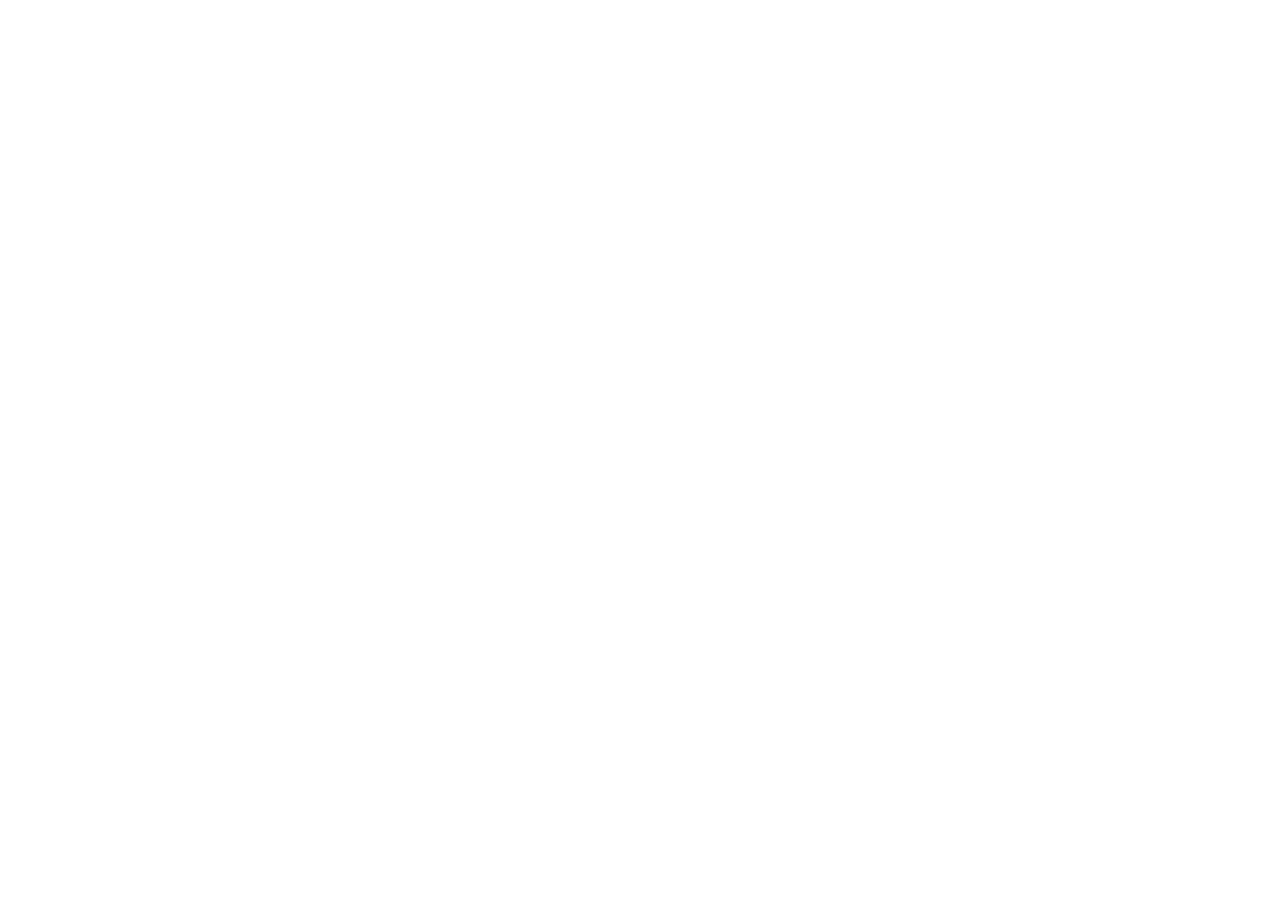
==== html/main.html @ b9409bb8 "Set up files" ====
<!DOCTYPE html>
<html lang="en">
<head>
    <meta charset="UTF-8">
    <meta name="viewport" content="width=device-width, initial-scale=1.0">
    <link rel="stylesheet" href="../css/main.css">
    <title>Document</title>
</head>
<body>
    
</body>
</html>
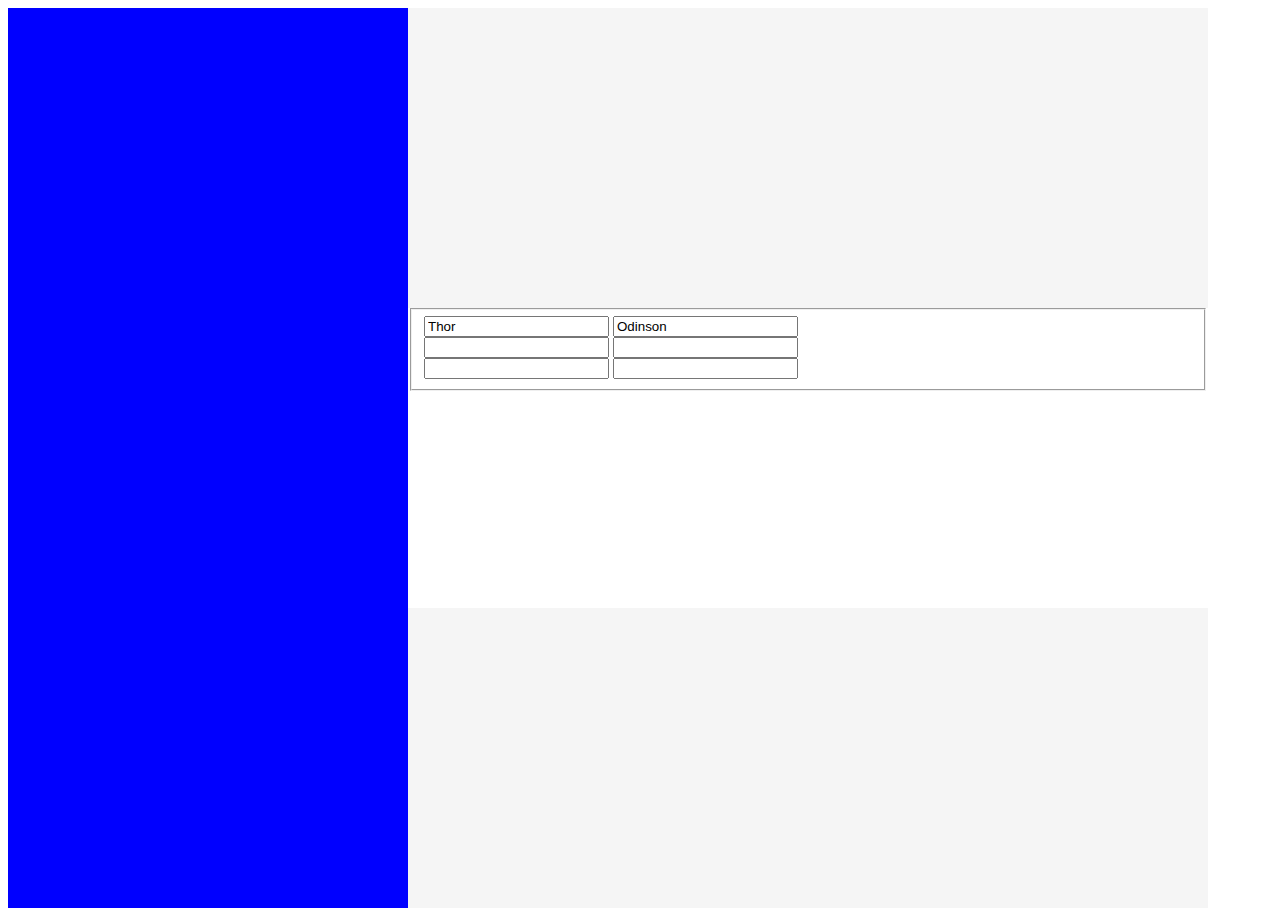
==== commit c00ba23e: "Build Layout" ====
--- a/html/main.html
+++ b/html/main.html
@@ -4,9 +4,37 @@
     <meta charset="UTF-8">
     <meta name="viewport" content="width=device-width, initial-scale=1.0">
     <link rel="stylesheet" href="../css/main.css">
-    <title>Document</title>
+    <title>Sign Up Page</title>
 </head>
 <body>
-    
+    <div class="container">
+        <div class="left_side"></div>
+        <div class="right_side">
+            <div class="top"></div>
+            <form class="middle">
+                <fieldset>
+                    <div class="input_container">
+                         <label for="user_first_name"></label>
+                         <input type="text" name="user_first_name" id="user_first_name" value="Thor">
+                         <label for="user_last_name"></label>
+                         <input type="text" name="user_last_name" id="user_last_name" value="Odinson">
+                    </div>
+                    <div class="input_container">
+                         <label for="user_email"></label>
+                         <input type="email" name="input3" id="user_email">
+                         <label for="tel" ></label>
+                         <input type="tel" name="user_phone" id="user_phone">
+                    </div>
+                    <div class="input_container">
+                         <label for="password_first"></label>
+                         <input type="password" name="password" id="password_first">
+                         <label for="password_second"></label>
+                         <input type="password" name="password" id="password_second">
+                    </div>
+                </fieldset>
+             </form>
+             <div class="bottom"></div>
+        </div>
+    </div>
 </body>
 </html>--- a/css/main.css
+++ b/css/main.css
@@ -0,0 +1,44 @@
+* {
+    box-sizing: border-box;
+}
+:root {
+    --total-height: 900px;
+    --total-width: 1200px;
+}
+
+.container {
+    display: flex;
+    justify-content: center;
+    align-items: center;
+    max-width: fit-content;
+    max-height: fit-content;
+}
+
+.left_side {
+    width: calc(var(--total-width)/3);
+    height: var(--total-height);
+    background-color: blue;
+}
+.right_side {
+    width: calc(var(--total-width)*2/3);
+    height: var(--total-height);
+    background-color: red;
+
+    display:flex;
+    flex-direction: column;
+    flex-grow: 0;
+    flex-basis: auto;
+    margin: auto;
+}
+
+.right_side > * {
+    height: calc(var(--total-height)/3);
+}
+
+.top, .bottom {
+    background-color: whitesmoke;
+}
+
+.middle {
+    background-color: white;
+}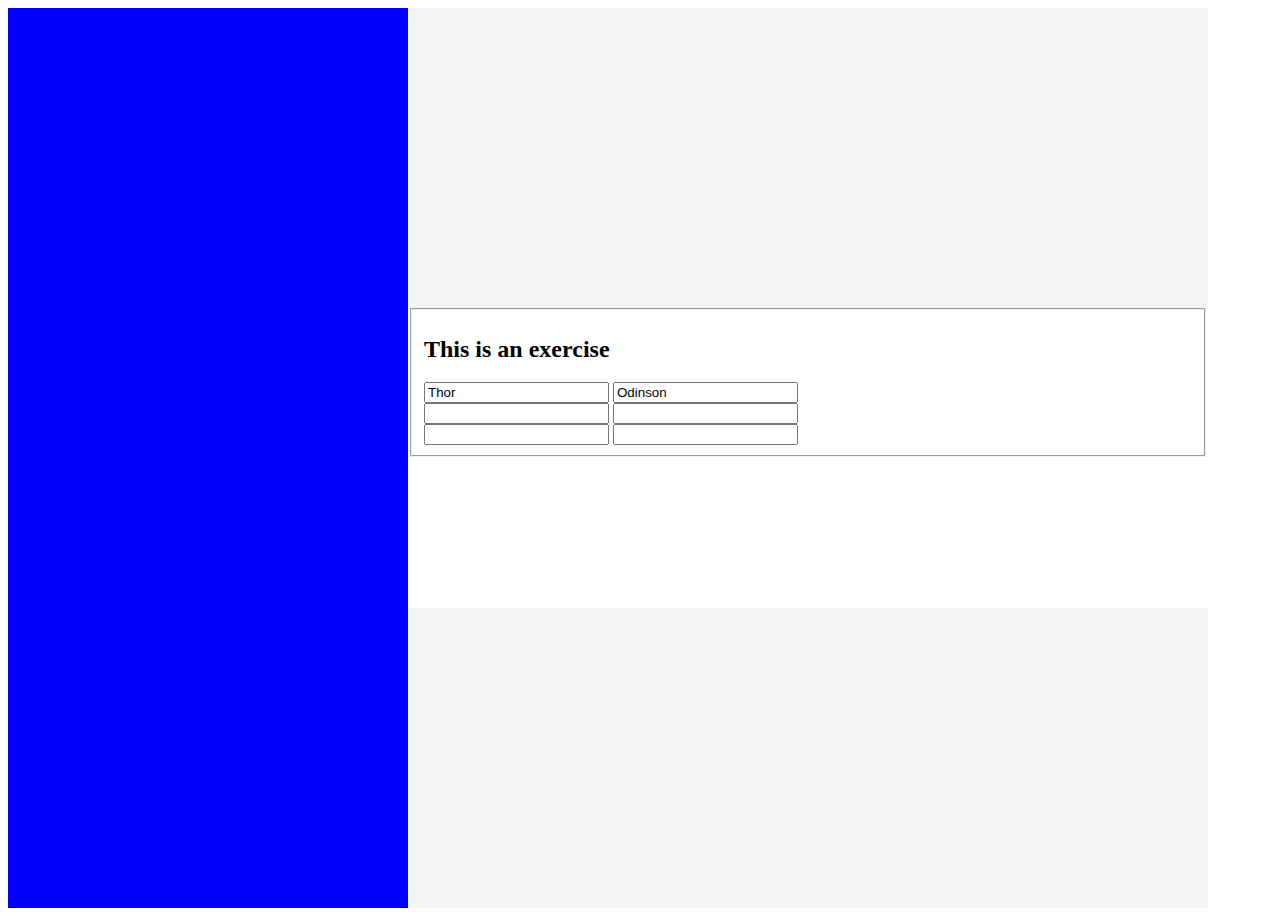
==== commit 32a02f92: "insert input inside label" ====
--- a/html/main.html
+++ b/html/main.html
@@ -13,6 +13,7 @@
             <div class="top"></div>
             <form class="middle">
                 <fieldset>
+                    <h2>This is an exercise</h2>
                     <div class="input_container">
                          <label for="user_first_name"></label>
                          <input type="text" name="user_first_name" id="user_first_name" value="Thor">
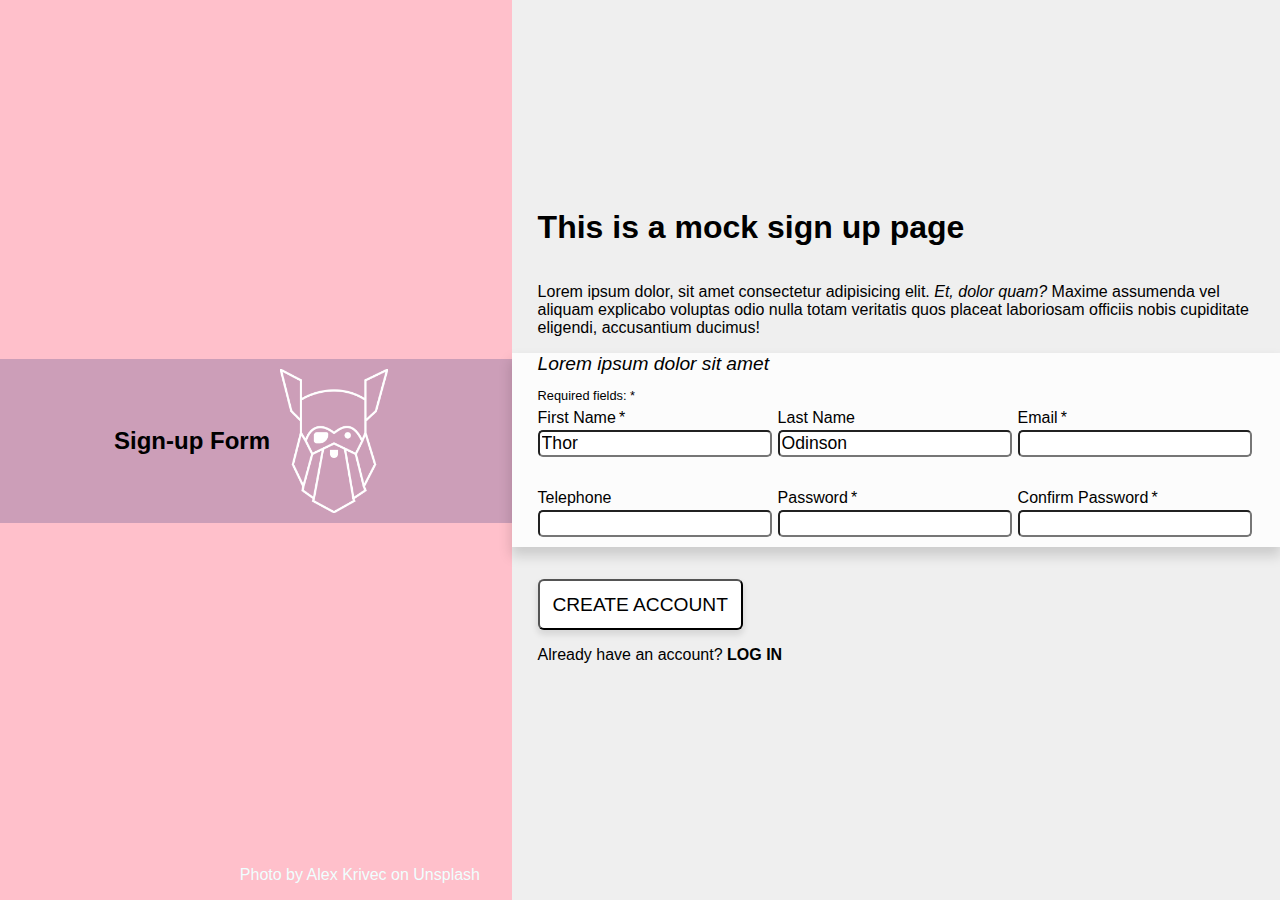
==== commit 78e3da20: "complete markup and partly css" ====
--- a/html/main.html
+++ b/html/main.html
@@ -4,37 +4,57 @@
     <meta charset="UTF-8">
     <meta name="viewport" content="width=device-width, initial-scale=1.0">
     <link rel="stylesheet" href="../css/main.css">
-    <title>Sign Up Page</title>
+    <title>Sign Up Form</title>
 </head>
 <body>
     <div class="container">
-        <div class="left_side"></div>
+        <div class="left_side">
+            <p></p>
+            <div class="hero_left">
+                <h2>Sign-up Form</h2>
+                <img src="../Pics/odin-lined.png" alt="The Odin Project Logo" id="odin_logo">
+            </div>
+            <p class="photo_origin">Photo by Alex Krivec on Unsplash</p>
+        </div>
         <div class="right_side">
-            <div class="top"></div>
-            <form class="middle">
+            <div class="top">
+                <h1>This is a mock sign up page</h1>
+                <p>Lorem ipsum dolor, sit amet consectetur adipisicing elit. <em>Et, dolor quam?</em> Maxime assumenda vel aliquam explicabo voluptas odio nulla totam veritatis quos placeat laboriosam officiis nobis cupiditate eligendi, accusantium ducimus!</p>
+            </div>
+            <form>
+                <legend><em>Lorem ipsum dolor sit amet</em></legend>
+                <p>Required fields: <span aria-label="required">*</span></p>
                 <fieldset>
-                    <h2>This is an exercise</h2>
-                    <div class="input_container">
-                         <label for="user_first_name"></label>
-                         <input type="text" name="user_first_name" id="user_first_name" value="Thor">
-                         <label for="user_last_name"></label>
-                         <input type="text" name="user_last_name" id="user_last_name" value="Odinson">
-                    </div>
-                    <div class="input_container">
-                         <label for="user_email"></label>
-                         <input type="email" name="input3" id="user_email">
-                         <label for="tel" ></label>
-                         <input type="tel" name="user_phone" id="user_phone">
-                    </div>
-                    <div class="input_container">
-                         <label for="password_first"></label>
-                         <input type="password" name="password" id="password_first">
-                         <label for="password_second"></label>
-                         <input type="password" name="password" id="password_second">
-                    </div>
+                    <label for="user_first_name">
+                        First Name<span>*</span>
+                        <input type="text" name="user_first_name" id="user_first_name" value="Thor" required>
+                    </label>
+                    <label for="user_last_name">
+                        Last Name<span></span>
+                        <input type="text" name="user_last_name" id="user_last_name" value="Odinson">
+                    </label>
+                    <label for="user_email">
+                        Email<span>*</span>
+                        <input type="email" name="input3" id="user_email" required>
+                    </label>
+                    <label for="tel">
+                        Telephone<span></span>
+                        <input type="tel" name="user_phone" id="user_phone">
+                    </label>
+                    <label for="password_first">
+                        Password<span>*</span>
+                        <input type="password" name="password" id="password_first" required>
+                    </label>
+                    <label for="password_second">
+                        Confirm Password<span>*</span>
+                        <input type="password" name="password" id="password_second" required>
+                    </label>
                 </fieldset>
              </form>
-             <div class="bottom"></div>
+             <div class="bottom">
+                <button type="submit">CREATE ACCOUNT</button>
+                <p>Already have an account? <span>LOG IN</span></p>
+             </div>
         </div>
     </div>
 </body>
--- a/css/main.css
+++ b/css/main.css
@@ -2,43 +2,160 @@
     box-sizing: border-box;
 }
 :root {
-    --total-height: 900px;
-    --total-width: 1200px;
+    font-size: 1.0rem;
+    font-family: Verdana, Tahoma, sans-serif, system-ui;
+}
+body {
+    background-color: pink;
+    margin: auto;
 }
 
 .container {
     display: flex;
-    justify-content: center;
-    align-items: center;
-    max-width: fit-content;
-    max-height: fit-content;
 }
 
 .left_side {
-    width: calc(var(--total-width)/3);
-    height: var(--total-height);
-    background-color: blue;
+    display: flex;
+    flex-direction: column;
+    justify-content: space-between;
+
+    width: max(30vw, 60rem);
+    min-height: 100vh;
+
+    background-image: url(../Pics/ales-krivec-N-aTikX-b00-unsplash.jpeg);
+    background-size: cover;
+    background-position: 30%;
 }
+
+.hero_left {
+    display: flex;
+    justify-content: center;
+    align-items: center;
+    height: max (20vh, 5rem);
+    background-color: rgba(24, 37, 118, 0.218);
+}
+
+#odin_logo {
+   width: 8rem;
+   padding: 10px;
+    
+}
+
+.photo_origin {
+    align-self: flex-end;
+    padding-right: 2rem ;
+    justify-self: flex-end;
+    color: azure;
+    
+}
+
 .right_side {
-    width: calc(var(--total-width)*2/3);
-    height: var(--total-height);
-    background-color: red;
-
+    min-width: 60vw;
     display:flex;
     flex-direction: column;
-    flex-grow: 0;
-    flex-basis: auto;
-    margin: auto;
+    flex-grow: 1;
 }
 
-.right_side > * {
-    height: calc(var(--total-height)/3);
+.right_side>* {
+    display: flex;
+    flex: 1;
+    padding-left: min(2vw, 4rem);
 }
 
 .top, .bottom {
-    background-color: whitesmoke;
+    background-color: rgb(239, 239, 239);
+    flex-grow: 2;
+    flex-direction: column;
+    justify-content: flex-end;
+}
+.top > p {
+    max-width: 60vw;
+}
+form {
+    display: flex;
+    flex-grow: 1;
+    flex-direction: column;
+    background-color: rgb(252, 252, 252);
+    box-shadow: 0px 8px 12px 1px rgba(0,0,0,0.15);
+    -webkit-box-shadow: 0px 8px 12px 1px rgba(0,0,0,0.15);
+    -moz-box-shadow: 0px 8px 12px 1px rgba(0,0,0,0.15);
+    position: relativ;
+    z-index: 10;
+}
+legend {
+    font-size: 1.2rem;
+    margin-left: 0px;
+    padding-left: 0px;
 }
 
-.middle {
+form > p {
+    font-size: 0.8rem;
+    padding-bottom: 0rem;
+    margin-left: 0px;
+    padding-left: 0px;
+    margin-bottom: 0;
+
+}
+
+fieldset {
+    display: flex;
+    flex-wrap: wrap;
+    flex-direction: row;
+    justify-content: flex-start;
+    align-content: center;
+    flex: 1;
+    gap: 2rem;
+    max-width: 50rem;
+    margin-left: 0px;
+    padding-left: 0px;
+    border: 0;
+}   
+fieldset > span {
+    font-size: 0.1rem;
+}
+
+label {
+    display: flex;
+    font-size: 1rem;
+    flex-wrap: wrap;
+    gap: 0.2rem;
+    width: 13rem;
+}
+input {
+    border-color: ;
+    appearance: none;
+    font-size:  1.1rem;
+    border-radius: 5px;
+}
+
+input:focus, input:hover {
+    border-color: blue;
+    box-shadow: 10 px 1px 1px 3px black;
     background-color: white;
-}+    box-shadow: rgba(0, 0, 0, 0.16) 0px 5px 15px 0px, rgba(0, 0, 0, 0.06) 0px 0px 0px 1px;
+}
+
+.bottom {
+    justify-content: flex-start;
+    align-items: flex-start;
+}
+
+.bottom :first-child  {
+    margin-top: 2rem;
+}
+
+.bottom button {
+    background-color: white;
+    font-size: 1.2rem;
+    border-radius: 6px;
+    padding: 0.8rem;
+    box-shadow: 0px 4px 6px 1px rgba(0,0,0,0.1);
+    -webkit-box-shadow: 0px 4px 6px 1px rgba(0,0,0,0.1);
+    -moz-box-shadow: 0px 4px 6px 1px rgba(0,0,0,0.1);
+}
+
+.bottom p span {
+    font-weight: bold;
+}
+
+
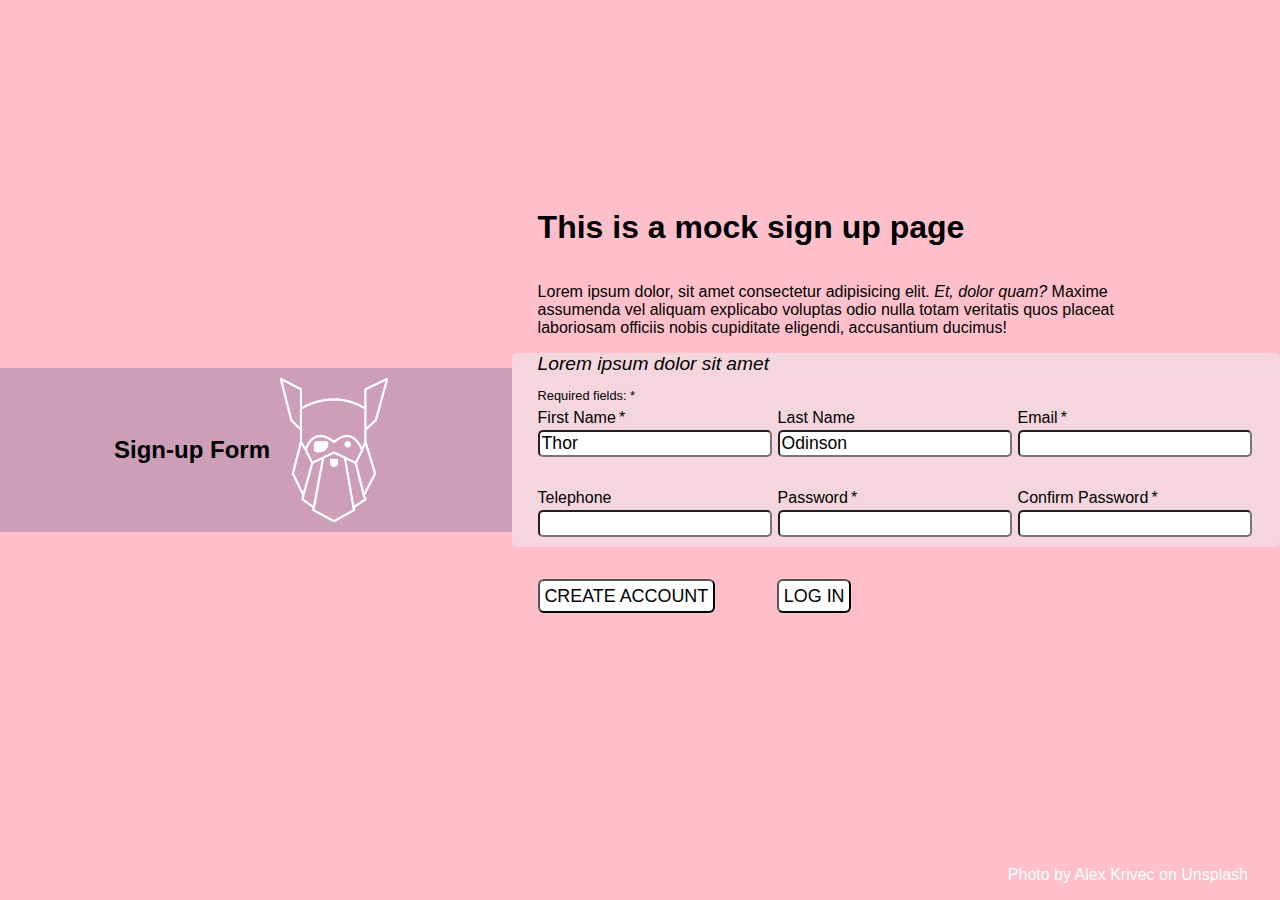
==== commit 81751c71: "add font files, changed button, minor change design of form" ====
--- a/html/main.html
+++ b/html/main.html
@@ -9,12 +9,10 @@
 <body>
     <div class="container">
         <div class="left_side">
-            <p></p>
             <div class="hero_left">
                 <h2>Sign-up Form</h2>
                 <img src="../Pics/odin-lined.png" alt="The Odin Project Logo" id="odin_logo">
             </div>
-            <p class="photo_origin">Photo by Alex Krivec on Unsplash</p>
         </div>
         <div class="right_side">
             <div class="top">
@@ -35,25 +33,29 @@
                     </label>
                     <label for="user_email">
                         Email<span>*</span>
-                        <input type="email" name="input3" id="user_email" required>
+                        <input type="email" name="user_email" id="user_email" required>
                     </label>
-                    <label for="tel">
-                        Telephone<span></span>
+                    <label for="user_phone">
+                        Telephone
                         <input type="tel" name="user_phone" id="user_phone">
                     </label>
-                    <label for="password_first">
+                    <label for="password_first" class="error"> 
                         Password<span>*</span>
                         <input type="password" name="password" id="password_first" required>
                     </label>
-                    <label for="password_second">
+                    <label for="password_second" class="error">
                         Confirm Password<span>*</span>
                         <input type="password" name="password" id="password_second" required>
                     </label>
                 </fieldset>
              </form>
              <div class="bottom">
-                <button type="submit">CREATE ACCOUNT</button>
-                <p>Already have an account? <span>LOG IN</span></p>
+                <div class="button_container">
+                    <button type="submit">CREATE ACCOUNT</button>
+                    <button>LOG IN</button>
+                </div>
+                <!-- <p class="login">Already have an account?  <button>LOG IN</button></p> -->
+                <p class="photo_origin">Photo by Alex Krivec on Unsplash</p>
              </div>
         </div>
     </div>
--- a/css/main.css
+++ b/css/main.css
@@ -12,19 +12,22 @@
 
 .container {
     display: flex;
+    background-image: url(../Pics/ales-krivec-N-aTikX-b00-unsplash.jpeg);
+    background-size: cover;
+    background-position: 30%;
 }
 
 .left_side {
     display: flex;
     flex-direction: column;
-    justify-content: space-between;
+    justify-content: center;
 
-    width: max(30vw, 60rem);
+    width: max(25vw, 60rem);
     min-height: 100vh;
 
-    background-image: url(../Pics/ales-krivec-N-aTikX-b00-unsplash.jpeg);
+    /* background-image: url(../Pics/ales-krivec-N-aTikX-b00-unsplash.jpeg);
     background-size: cover;
-    background-position: 30%;
+    background-position: 30%; */
 }
 
 .hero_left {
@@ -36,16 +39,8 @@
 }
 
 #odin_logo {
-   width: 8rem;
+   max-width: 8rem;
    padding: 10px;
-    
-}
-
-.photo_origin {
-    align-self: flex-end;
-    padding-right: 2rem ;
-    justify-self: flex-end;
-    color: azure;
     
 }
 
@@ -63,23 +58,21 @@
 }
 
 .top, .bottom {
-    background-color: rgb(239, 239, 239);
+    /* background-color: rgba(239, 239, 239, 0); */
     flex-grow: 2;
     flex-direction: column;
     justify-content: flex-end;
 }
 .top > p {
-    max-width: 60vw;
+    max-width: 40rem;
 }
 form {
+    max-width: 65.8rem;
     display: flex;
     flex-grow: 1;
     flex-direction: column;
-    background-color: rgb(252, 252, 252);
-    box-shadow: 0px 8px 12px 1px rgba(0,0,0,0.15);
-    -webkit-box-shadow: 0px 8px 12px 1px rgba(0,0,0,0.15);
-    -moz-box-shadow: 0px 8px 12px 1px rgba(0,0,0,0.15);
-    position: relativ;
+    background-color: rgba(234, 237, 240, 0.497);
+    border-radius: 5px;
     z-index: 10;
 }
 legend {
@@ -105,7 +98,8 @@
     align-content: center;
     flex: 1;
     gap: 2rem;
-    max-width: 50rem;
+
+    max-width: 70rem;
     margin-left: 0px;
     padding-left: 0px;
     border: 0;
@@ -119,16 +113,15 @@
     font-size: 1rem;
     flex-wrap: wrap;
     gap: 0.2rem;
-    width: 13rem;
+    max-width: 13rem;
 }
 input {
-    border-color: ;
     appearance: none;
     font-size:  1.1rem;
     border-radius: 5px;
 }
 
-input:focus, input:hover {
+input:focus, input:hover, button:hover {
     border-color: blue;
     box-shadow: 10 px 1px 1px 3px black;
     background-color: white;
@@ -136,26 +129,34 @@
 }
 
 .bottom {
+    display:flex;
+    align-items: flex-start;
     justify-content: flex-start;
-    align-items: flex-start;
+    flex-wrap: wrap;
 }
 
-.bottom :first-child  {
-    margin-top: 2rem;
+.bttom p:first-child {
+    align-self: stretch;
 }
 
-.bottom button {
+.button_container button {
+    display: inline-flex;
+    margin-top: 2rem;
     background-color: white;
-    font-size: 1.2rem;
+    font-size: 1.12rem;
     border-radius: 6px;
-    padding: 0.8rem;
-    box-shadow: 0px 4px 6px 1px rgba(0,0,0,0.1);
-    -webkit-box-shadow: 0px 4px 6px 1px rgba(0,0,0,0.1);
-    -moz-box-shadow: 0px 4px 6px 1px rgba(0,0,0,0.1);
+    padding: 0.3rem;
 }
 
-.bottom p span {
-    font-weight: bold;
+.button_container :first-child {
+    margin-right: 3.6rem;
+}
+.photo_origin {
+    margin-top: auto;
+    align-self: flex-end;
+    justify-self: flex-end;
+    padding-right: 2rem ;
+    color: azure;
+
 }
 
-
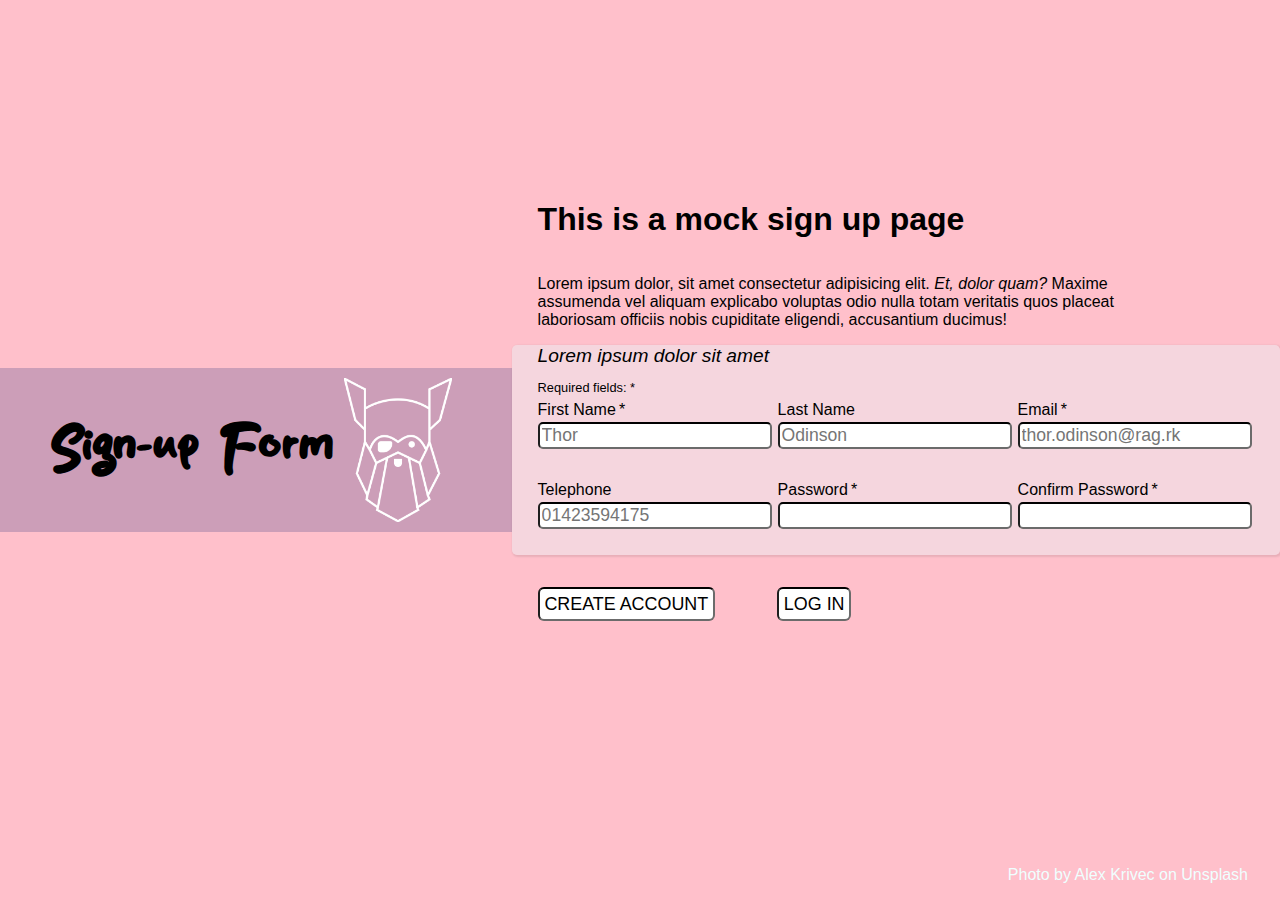
==== commit 2b9fd4eb: "add js file" ====
--- a/html/main.html
+++ b/html/main.html
@@ -5,6 +5,7 @@
     <meta name="viewport" content="width=device-width, initial-scale=1.0">
     <link rel="stylesheet" href="../css/main.css">
     <title>Sign Up Form</title>
+    <script src="../js/index.js" defer></script>
 </head>
 <body>
     <div class="container">
@@ -19,25 +20,25 @@
                 <h1>This is a mock sign up page</h1>
                 <p>Lorem ipsum dolor, sit amet consectetur adipisicing elit. <em>Et, dolor quam?</em> Maxime assumenda vel aliquam explicabo voluptas odio nulla totam veritatis quos placeat laboriosam officiis nobis cupiditate eligendi, accusantium ducimus!</p>
             </div>
-            <form>
+            <form id="user_data" action="" method="post">
                 <legend><em>Lorem ipsum dolor sit amet</em></legend>
                 <p>Required fields: <span aria-label="required">*</span></p>
                 <fieldset>
                     <label for="user_first_name">
                         First Name<span>*</span>
-                        <input type="text" name="user_first_name" id="user_first_name" value="Thor" required>
+                        <input type="text" name="user_first_name" id="user_first_name" placeholder="Thor" required pattern="[a-z,A-Z]+" minlength="1" maxlength="30" >
                     </label>
                     <label for="user_last_name">
-                        Last Name<span></span>
-                        <input type="text" name="user_last_name" id="user_last_name" value="Odinson">
+                        Last Name
+                        <input type="text" name="user_last_name" id="user_last_name" placeholder="Odinson" pattern="[a-z,A-Z]*" minlength="1" maxlength="30">
                     </label>
                     <label for="user_email">
                         Email<span>*</span>
-                        <input type="email" name="user_email" id="user_email" required>
+                        <input type="email" name="user_email" id="user_email" placeholder="thor.odinson@rag.rk">
                     </label>
                     <label for="user_phone">
                         Telephone
-                        <input type="tel" name="user_phone" id="user_phone">
+                        <input type="tel" name="user_phone" id="user_phone" placeholder="01423594175"minlength="9" maxlength="12" pattern="[0-9]{9,12}">
                     </label>
                     <label for="password_first" class="error"> 
                         Password<span>*</span>
@@ -51,8 +52,8 @@
              </form>
              <div class="bottom">
                 <div class="button_container">
-                    <button type="submit">CREATE ACCOUNT</button>
-                    <button>LOG IN</button>
+                    <button type="submit" for="user_data">CREATE ACCOUNT</button>
+                    <button type="">LOG IN</button>
                 </div>
                 <!-- <p class="login">Already have an account?  <button>LOG IN</button></p> -->
                 <p class="photo_origin">Photo by Alex Krivec on Unsplash</p>
--- a/css/main.css
+++ b/css/main.css
@@ -1,3 +1,14 @@
+@font-face {
+    font-family: pridi;
+    src: url(../fonts/Pridi/Pridi-Regular.ttf);
+    font-weight:normal;
+}
+
+@font-face {
+    font-family: cakeCafe;
+    src: url(../fonts/cakecafe/Cakecafe.ttf);
+}
+
 * {
     box-sizing: border-box;
 }
@@ -24,14 +35,12 @@
 
     width: max(25vw, 60rem);
     min-height: 100vh;
-
-    /* background-image: url(../Pics/ales-krivec-N-aTikX-b00-unsplash.jpeg);
-    background-size: cover;
-    background-position: 30%; */
 }
 
 .hero_left {
     display: flex;
+    font-size: 2rem;
+    font-family: cakeCafe, pridi;
     justify-content: center;
     align-items: center;
     height: max (20vh, 5rem);
@@ -73,7 +82,7 @@
     flex-direction: column;
     background-color: rgba(234, 237, 240, 0.497);
     border-radius: 5px;
-    z-index: 10;
+    box-shadow: 1px 1px 2px 1px rgba(0, 0, 0, 0.096);
 }
 legend {
     font-size: 1.2rem;
@@ -87,6 +96,7 @@
     margin-left: 0px;
     padding-left: 0px;
     margin-bottom: 0;
+    z-index: 1;
 
 }
 
@@ -98,11 +108,12 @@
     align-content: center;
     flex: 1;
     gap: 2rem;
-
     max-width: 70rem;
     margin-left: 0px;
+    margin-bottom: 1rem;
     padding-left: 0px;
     border: 0;
+    
 }   
 fieldset > span {
     font-size: 0.1rem;
@@ -116,16 +127,30 @@
     max-width: 13rem;
 }
 input {
+    background-color: white;
     appearance: none;
     font-size:  1.1rem;
     border-radius: 5px;
-}
-
-input:focus, input:hover, button:hover {
+    border: 2px rgba(0, 0, 0, 0.581) solid;
+    border-top: 2px rgb(0, 0, 0) solid;
+    border-left: 2px rgba(0, 0, 0, 0.881) solid;
+    z-index: 1;
+}
+
+input:focus-visible, input:hover, input:focus {
+    outline: 0;
+    font-size:  1.1rem;
+    border-radius: 5px;
     border-color: blue;
-    box-shadow: 10 px 1px 1px 3px black;
-    background-color: white;
     box-shadow: rgba(0, 0, 0, 0.16) 0px 5px 15px 0px, rgba(0, 0, 0, 0.06) 0px 0px 0px 1px;
+}
+
+input:user-valid {
+    border-color: 2px solid green;
+}
+
+input:user-invalid {
+    border: red 2px solid;
 }
 
 .bottom {
@@ -145,11 +170,26 @@
     background-color: white;
     font-size: 1.12rem;
     border-radius: 6px;
+    border: 2px;
     padding: 0.3rem;
+    border: 2px rgba(0, 0, 0, 0.581) solid;
+    border-top: 2px rgb(0, 0, 0) solid;;
+    border-left: 2px rgba(0, 0, 0, 0.881) solid;;
+}
+
+.button_container button:hover{
+    border-color: blue;
+    box-shadow: 1px 1px 3px 2px rgba(0, 0, 255, 0.272);
+    background-color: white;
 }
 
 .button_container :first-child {
     margin-right: 3.6rem;
+}
+
+.button_container :last-child {
+    margin-bottom: 3rem;
+    margin-right: 9.27rem;
 }
 .photo_origin {
     margin-top: auto;
@@ -157,6 +197,5 @@
     justify-self: flex-end;
     padding-right: 2rem ;
     color: azure;
-
-}
-
+}
+
